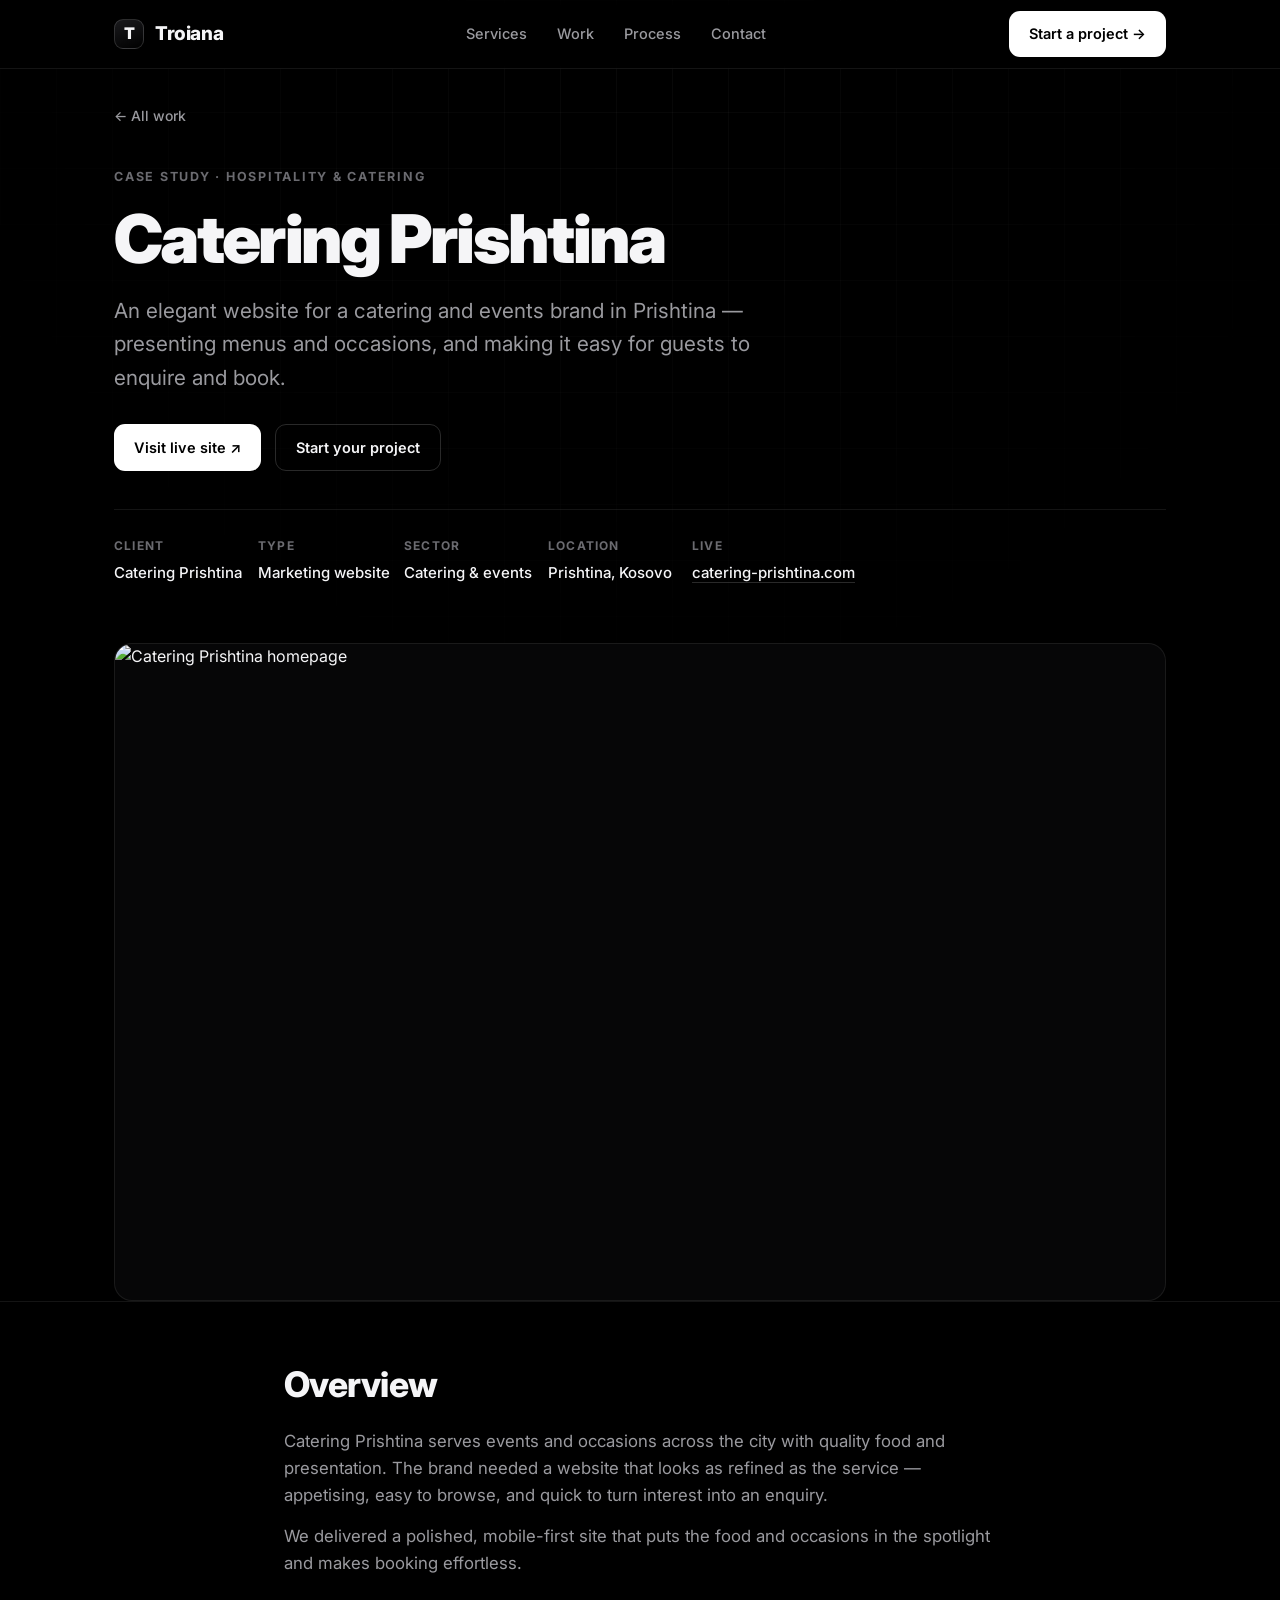
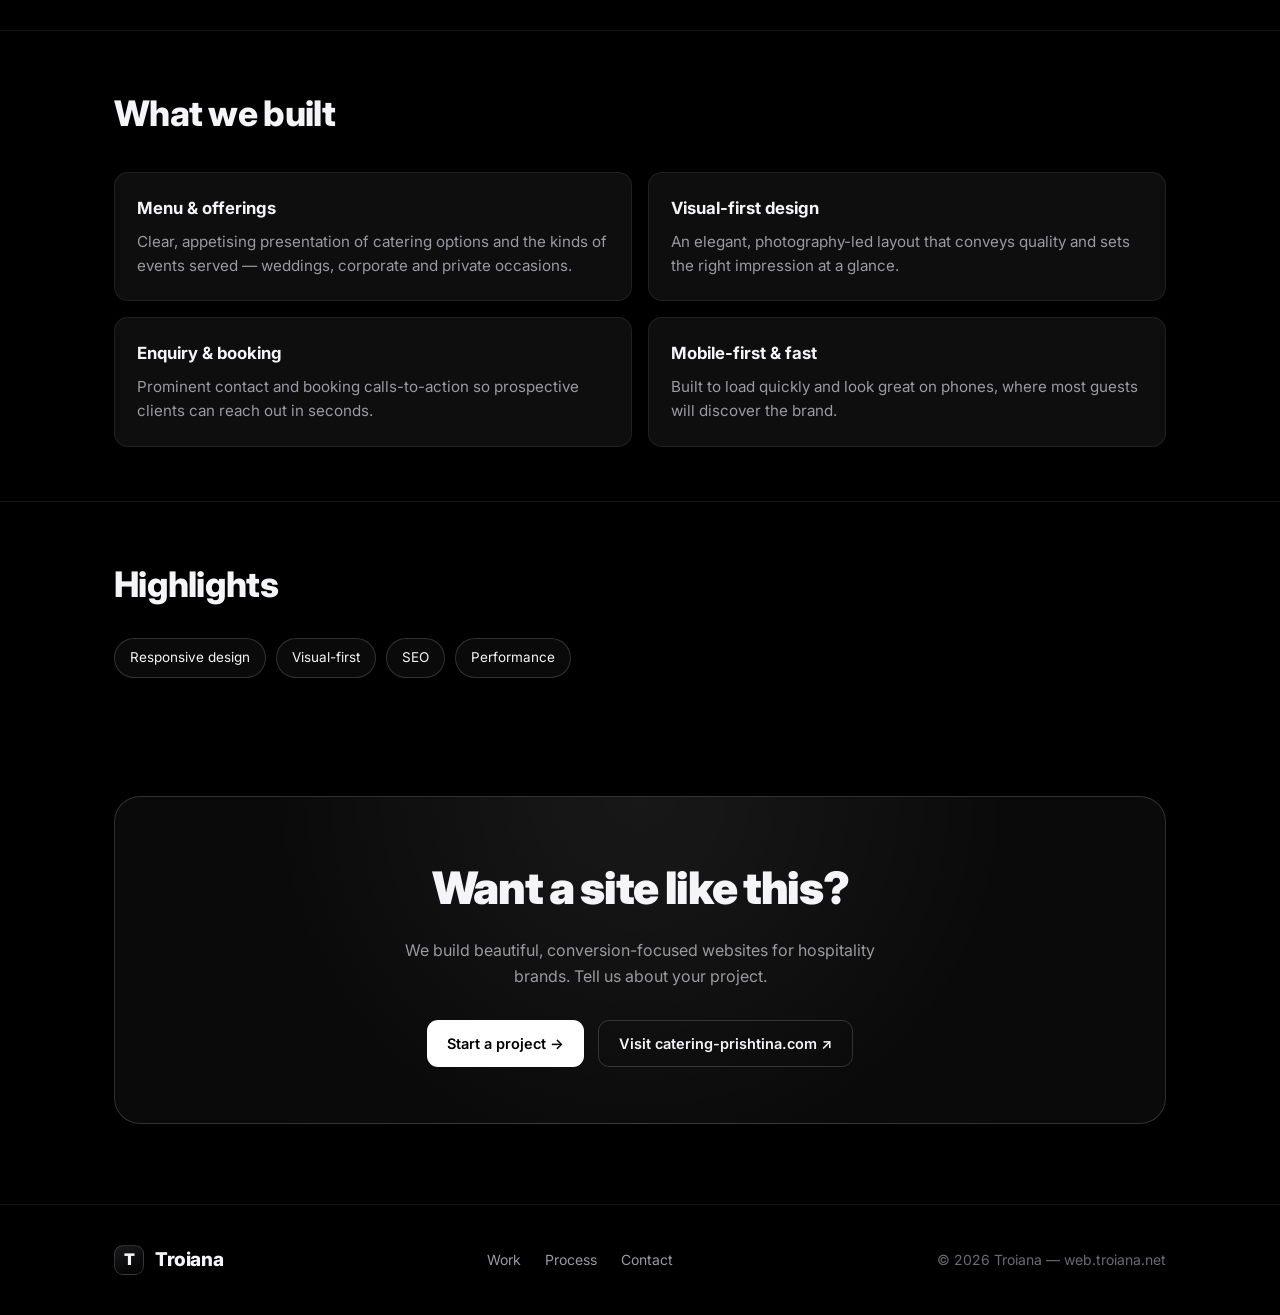
==== catering.html @ b886fb04 "Add 4 projects + screenshot thumbnails on homepage - Homepage Work grid now 3-up with live screensho" ====
<!DOCTYPE html>
<html lang="en">
<head>
<meta charset="UTF-8" />
<meta name="viewport" content="width=device-width, initial-scale=1.0" />
<title>Catering Prishtina — Case Study | Troiana</title>
<meta name="description" content="How Troiana built the website for Catering Prishtina — a catering and events brand in Prishtina, Kosovo." />
<link rel="preconnect" href="https://fonts.googleapis.com" />
<link rel="preconnect" href="https://fonts.gstatic.com" crossorigin />
<link href="https://fonts.googleapis.com/css2?family=Inter:wght@400;500;600;700;800;900&display=swap" rel="stylesheet" />
<link rel="stylesheet" href="case.css" />
</head>
<body>
<div class="bgfx"></div>

<header class="nav">
  <div class="wrap nav-inner">
    <a class="logo" href="index.html"><span class="mark">T</span> Troiana</a>
    <nav class="links">
      <a href="index.html#services">Services</a>
      <a href="index.html#work">Work</a>
      <a href="index.html#process">Process</a>
      <a href="index.html#contact">Contact</a>
    </nav>
    <a class="btn btn-primary" href="index.html#contact">Start a project →</a>
  </div>
</header>

<main>
  <section class="wrap"><a class="back" href="index.html#work">← All work</a></section>

  <section class="cs-hero">
    <div class="wrap">
      <span class="cs-eyebrow">Case study · Hospitality &amp; catering</span>
      <h1>Catering Prishtina</h1>
      <p class="lead">An elegant website for a catering and events brand in Prishtina — presenting menus and occasions, and making it easy for guests to enquire and book.</p>
      <div class="cta">
        <a class="btn btn-primary" href="https://catering-prishtina.com" target="_blank" rel="noopener">Visit live site ↗</a>
        <a class="btn btn-ghost" href="index.html#contact">Start your project</a>
      </div>
      <div class="meta">
        <div class="cell"><div class="k">Client</div><div class="v">Catering Prishtina</div></div>
        <div class="cell"><div class="k">Type</div><div class="v">Marketing website</div></div>
        <div class="cell"><div class="k">Sector</div><div class="v">Catering &amp; events</div></div>
        <div class="cell"><div class="k">Location</div><div class="v">Prishtina, Kosovo</div></div>
        <div class="cell"><div class="k">Live</div><div class="v"><a href="https://catering-prishtina.com" target="_blank" rel="noopener">catering-prishtina.com</a></div></div>
      </div>
    </div>
  </section>

  <section class="wrap">
    <img class="shot hero-shot reveal" loading="lazy"
      src="https://image.thum.io/get/width/1400/crop/875/noanimate/https://catering-prishtina.com" alt="Catering Prishtina homepage" />
  </section>

  <section class="block reveal">
    <div class="wrap narrow">
      <h2>Overview</h2>
      <p>Catering Prishtina serves events and occasions across the city with quality food and presentation. The brand needed a website that looks as refined as the service — appetising, easy to browse, and quick to turn interest into an enquiry.</p>
      <p>We delivered a polished, mobile-first site that puts the food and occasions in the spotlight and makes booking effortless.</p>
    </div>
  </section>

  <section class="block reveal">
    <div class="wrap">
      <h2>What we built</h2>
      <div class="features">
        <div class="feat"><h4>Menu &amp; offerings</h4><p>Clear, appetising presentation of catering options and the kinds of events served — weddings, corporate and private occasions.</p></div>
        <div class="feat"><h4>Visual-first design</h4><p>An elegant, photography-led layout that conveys quality and sets the right impression at a glance.</p></div>
        <div class="feat"><h4>Enquiry &amp; booking</h4><p>Prominent contact and booking calls-to-action so prospective clients can reach out in seconds.</p></div>
        <div class="feat"><h4>Mobile-first &amp; fast</h4><p>Built to load quickly and look great on phones, where most guests will discover the brand.</p></div>
      </div>
    </div>
  </section>

  <section class="block reveal">
    <div class="wrap">
      <h2>Highlights</h2>
      <div class="chips">
        <span class="chip">Responsive design</span>
        <span class="chip">Visual-first</span>
        <span class="chip">SEO</span>
        <span class="chip">Performance</span>
      </div>
    </div>
  </section>

  <section class="wrap">
    <div class="band reveal">
      <h2>Want a site like this?</h2>
      <p>We build beautiful, conversion-focused websites for hospitality brands. Tell us about your project.</p>
      <div class="cta" style="justify-content:center">
        <a class="btn btn-primary" href="index.html#contact">Start a project →</a>
        <a class="btn btn-ghost" href="https://catering-prishtina.com" target="_blank" rel="noopener">Visit catering-prishtina.com ↗</a>
      </div>
    </div>
  </section>
</main>

<footer>
  <div class="wrap foot">
    <a class="logo" href="index.html"><span class="mark">T</span> Troiana</a>
    <nav><a href="index.html#work">Work</a><a href="index.html#process">Process</a><a href="mailto:hello@troiana.net">Contact</a></nav>
    <span class="muted">© <span id="yr"></span> Troiana — web.troiana.net</span>
  </div>
</footer>

<script>
  document.getElementById('yr').textContent=new Date().getFullYear();
  const io=new IntersectionObserver((e)=>e.forEach(x=>{if(x.isIntersecting){x.target.classList.add('in');io.unobserve(x.target)}}),{threshold:.12});
  document.querySelectorAll('.reveal').forEach(el=>io.observe(el));
</script>
</body>
</html>
---- case.css ----
/* Troiana — shared case-study styles (black theme) */
:root{
  --bg:#000;--bg-elev:#0a0a0a;--card:#0e0e0f;
  --line:rgba(255,255,255,.08);--line-strong:rgba(255,255,255,.16);
  --fg:#f5f5f7;--muted:#9a9a9f;--muted-2:#6b6b70;--accent:#fff;
  --radius:18px;--max:1100px;
}
*{box-sizing:border-box;margin:0;padding:0}
html{scroll-behavior:smooth}
body{font-family:'Inter',system-ui,-apple-system,sans-serif;background:var(--bg);color:var(--fg);
  line-height:1.6;-webkit-font-smoothing:antialiased;overflow-x:hidden}
a{color:inherit;text-decoration:none}
.wrap{max-width:var(--max);margin:0 auto;padding:0 24px}
.narrow{max-width:760px}

/* ambient */
.bgfx{position:fixed;inset:0;z-index:0;pointer-events:none}
.bgfx::before{content:"";position:absolute;inset:0;
  background:linear-gradient(var(--line) 1px,transparent 1px) 0 0/56px 56px,
            linear-gradient(90deg,var(--line) 1px,transparent 1px) 0 0/56px 56px;
  -webkit-mask-image:radial-gradient(circle at 50% 0%,#000 0%,transparent 70%);
          mask-image:radial-gradient(circle at 50% 0%,#000 0%,transparent 70%);opacity:.45}

/* nav */
header.nav{position:sticky;top:0;z-index:50;backdrop-filter:blur(14px);
  background:rgba(0,0,0,.55);border-bottom:1px solid var(--line)}
.nav-inner{display:flex;align-items:center;justify-content:space-between;height:68px}
.logo{display:flex;align-items:center;gap:11px;font-weight:800;letter-spacing:-.02em;font-size:19px}
.logo .mark{width:30px;height:30px;border-radius:9px;border:1px solid var(--line-strong);
  display:grid;place-items:center;background:linear-gradient(160deg,#1a1a1d,#000);font-weight:900;font-size:16px}
nav.links{display:flex;gap:30px}
nav.links a{color:var(--muted);font-size:14.5px;font-weight:500;transition:color .2s}
nav.links a:hover{color:var(--fg)}
.btn{display:inline-flex;align-items:center;gap:8px;font-weight:600;font-size:14.5px;
  padding:11px 20px;border-radius:11px;transition:transform .15s,background .2s,border-color .2s;cursor:pointer}
.btn-primary{background:var(--accent);color:#000}
.btn-primary:hover{transform:translateY(-1px)}
.btn-ghost{border:1px solid var(--line-strong);color:var(--fg)}
.btn-ghost:hover{border-color:#fff}
@media(max-width:760px){nav.links{display:none}}

section{position:relative;z-index:1}

/* back link */
.back{display:inline-flex;align-items:center;gap:8px;color:var(--muted);font-size:14px;
  font-weight:500;margin:36px 0 0;transition:color .2s}
.back:hover{color:#fff}

/* case hero */
.cs-hero{padding:34px 0 50px}
.cs-eyebrow{color:var(--muted-2);font-weight:700;font-size:12.5px;letter-spacing:.14em;text-transform:uppercase}
.cs-hero h1{font-size:clamp(2.4rem,6vw,4.2rem);line-height:1.04;letter-spacing:-.04em;font-weight:900;margin-top:16px}
.cs-hero .lead{color:var(--muted);font-size:clamp(1.05rem,2.2vw,1.3rem);margin-top:20px;max-width:680px}
.cta{display:flex;gap:14px;margin-top:30px;flex-wrap:wrap}

/* meta row */
.meta{display:flex;flex-wrap:wrap;gap:14px;margin-top:38px;border-top:1px solid var(--line);padding-top:26px}
.meta .cell{min-width:130px}
.meta .k{color:var(--muted-2);font-size:12px;letter-spacing:.1em;text-transform:uppercase;font-weight:700}
.meta .v{margin-top:6px;font-size:15px;font-weight:500}
.meta .v a{color:var(--fg);border-bottom:1px solid var(--line-strong)}
.meta .v a:hover{border-color:#fff}

/* screenshots */
.shot{width:100%;border:1px solid var(--line);border-radius:var(--radius);display:block;
  background:#060607;margin:0;aspect-ratio:16/10;object-fit:cover;object-position:top}
.shot.hero-shot{margin-top:8px}
.gallery{display:grid;grid-template-columns:1fr 1fr;gap:18px;margin-top:26px}
@media(max-width:720px){.gallery{grid-template-columns:1fr}}
figure{margin:0}
figcaption{color:var(--muted-2);font-size:13px;margin-top:10px;display:flex;gap:8px;align-items:center}
figcaption b{color:var(--fg);font-weight:600}

/* content blocks */
.block{padding:54px 0;border-top:1px solid var(--line)}
.block h2{font-size:clamp(1.6rem,3.5vw,2.2rem);letter-spacing:-.02em;font-weight:800}
.block p{color:var(--muted);margin-top:16px;font-size:1.05rem}
.block p + p{margin-top:14px}

/* feature list */
.features{display:grid;grid-template-columns:1fr 1fr;gap:16px;margin-top:30px}
@media(max-width:720px){.features{grid-template-columns:1fr}}
.feat{border:1px solid var(--line);border-radius:14px;padding:22px 22px;background:var(--card)}
.feat h4{font-size:1.05rem;font-weight:700}
.feat p{color:var(--muted);margin-top:8px;font-size:.95rem}

/* chips / stack */
.chips{display:flex;flex-wrap:wrap;gap:10px;margin-top:26px}
.chip{border:1px solid var(--line-strong);border-radius:999px;padding:8px 15px;font-size:13.5px;
  color:var(--fg);background:var(--bg-elev)}

/* kpis */
.kpis{display:flex;gap:46px;flex-wrap:wrap;margin-top:30px}
.kpi .n{font-size:2.1rem;font-weight:800;letter-spacing:-.03em}
.kpi .l{color:var(--muted-2);font-size:13.5px;margin-top:4px}

/* cta band */
.band{border:1px solid var(--line-strong);border-radius:26px;padding:56px 32px;text-align:center;margin-top:64px;
  background:radial-gradient(circle at 50% 0%,rgba(255,255,255,.06),transparent 60%),var(--bg-elev)}
.band h2{font-size:clamp(1.8rem,4.5vw,2.8rem);letter-spacing:-.03em;font-weight:900}
.band p{color:var(--muted);margin:14px auto 0;max-width:500px}

/* footer */
footer{border-top:1px solid var(--line);margin-top:80px;padding:40px 0}
.foot{display:flex;justify-content:space-between;align-items:center;gap:20px;flex-wrap:wrap}
.foot .muted{color:var(--muted-2);font-size:14px}
.foot nav{display:flex;gap:24px}
.foot nav a{color:var(--muted);font-size:14px;transition:color .2s}
.foot nav a:hover{color:var(--fg)}

/* reveal */
.reveal{opacity:0;transform:translateY(20px);transition:opacity .6s ease,transform .6s ease}
.reveal.in{opacity:1;transform:none}
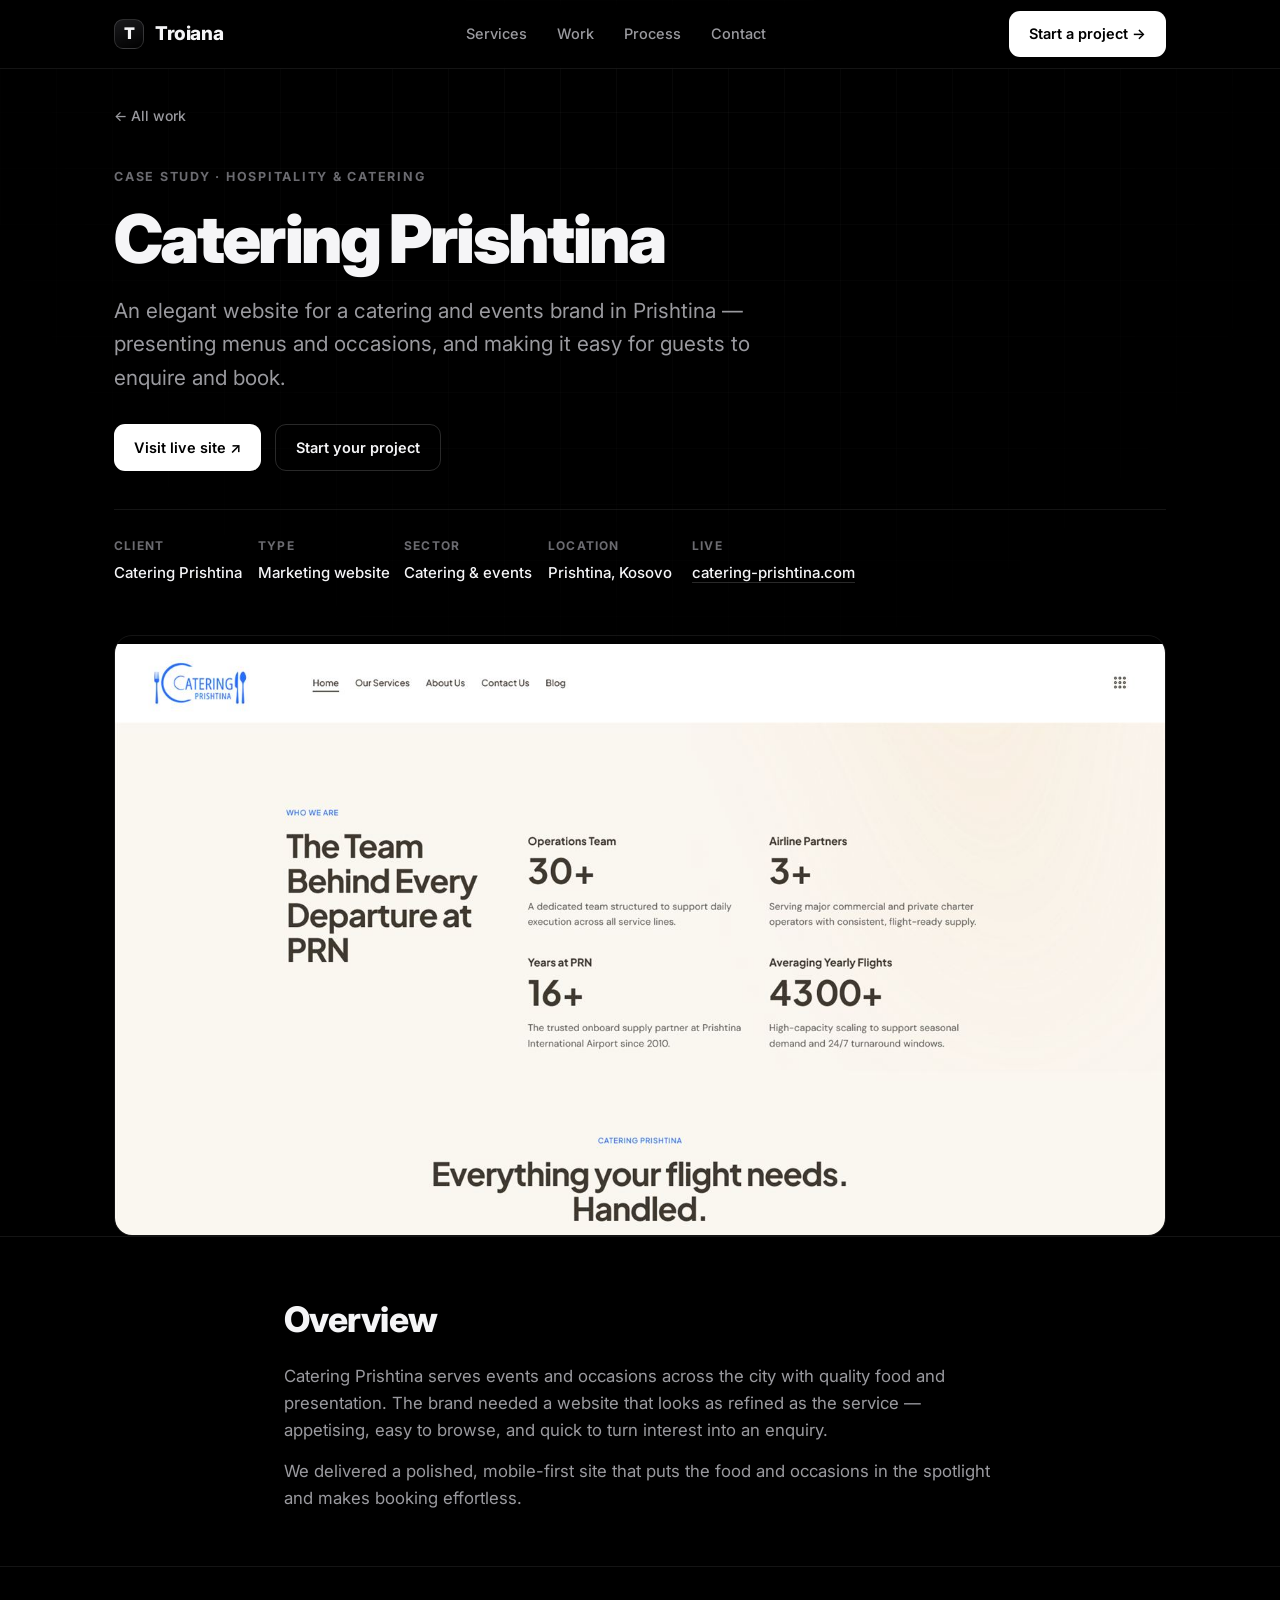
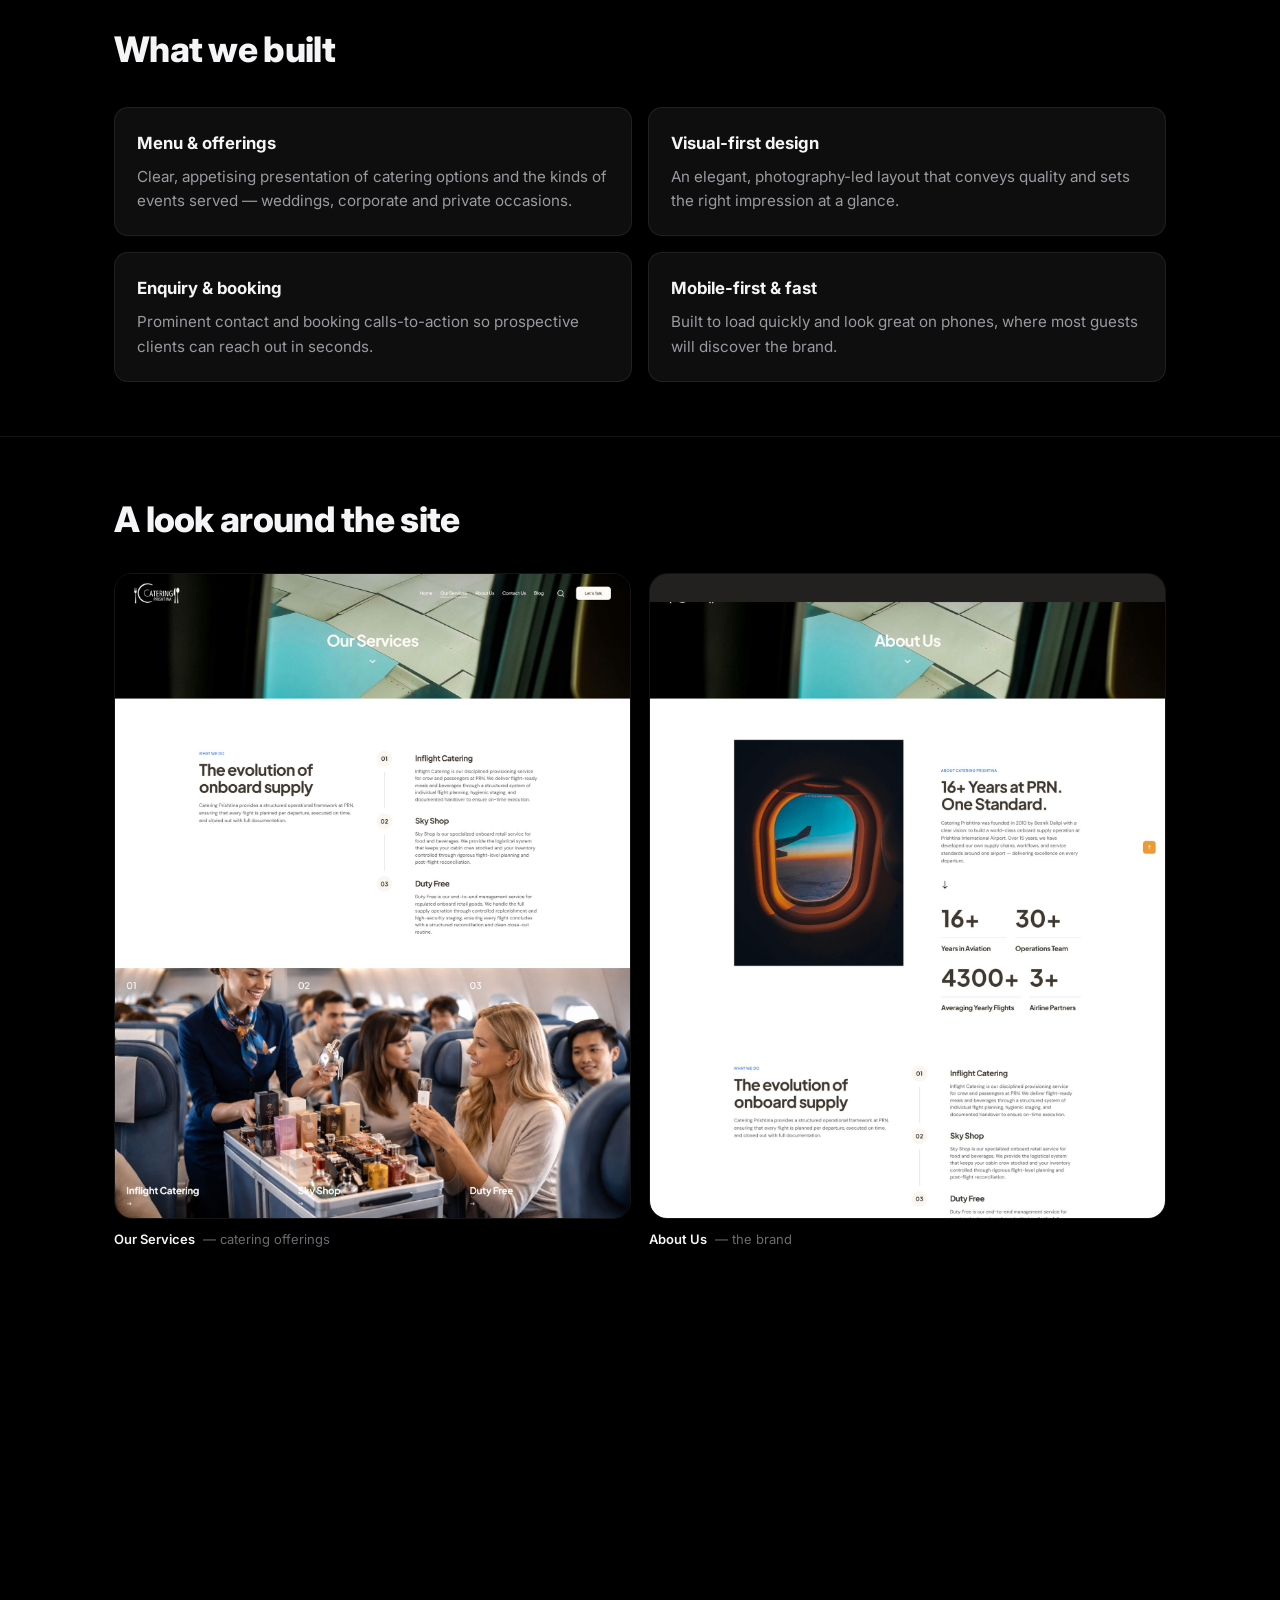
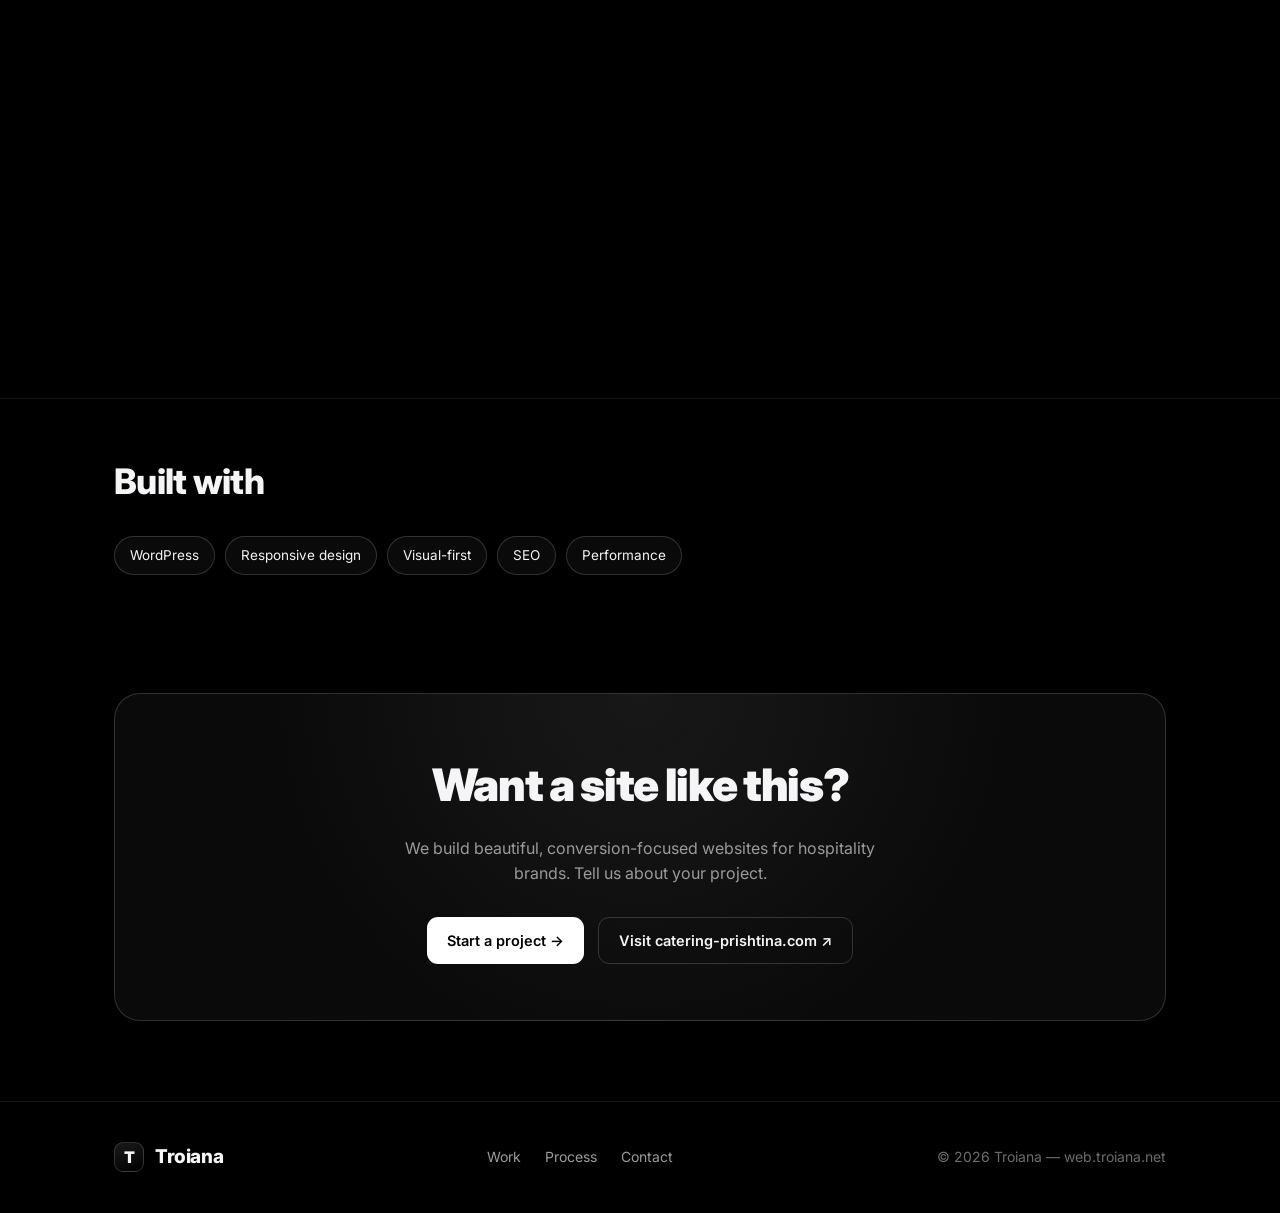
==== commit f3813780: "Use real WordPress screenshots; rich galleries; SHSRK = Kosovo Dental Assoc. - Optimized local scree" ====
--- a/catering.html
+++ b/catering.html
@@ -49,8 +49,10 @@
   </section>
 
   <section class="wrap">
-    <img class="shot hero-shot reveal" loading="lazy"
-      src="https://image.thum.io/get/width/1400/crop/875/noanimate/https://catering-prishtina.com" alt="Catering Prishtina homepage" />
+    <a class="shotlink reveal" href="images/catering/home.jpg" target="_blank" rel="noopener">
+      <img class="shot hero-shot" loading="lazy" src="images/catering/home.jpg" alt="Catering Prishtina homepage" />
+      <span class="open">Open full ↗</span>
+    </a>
   </section>
 
   <section class="block reveal">
@@ -75,8 +77,20 @@
 
   <section class="block reveal">
     <div class="wrap">
-      <h2>Highlights</h2>
+      <h2>A look around the site</h2>
+      <div class="gallery">
+        <figure class="reveal"><a class="shotlink" href="images/catering/services.jpg" target="_blank" rel="noopener"><img class="shot page" loading="lazy" src="images/catering/services.jpg" alt="Our Services"><span class="open">Open ↗</span></a><figcaption><b>Our Services</b> — catering offerings</figcaption></figure>
+        <figure class="reveal"><a class="shotlink" href="images/catering/about.jpg" target="_blank" rel="noopener"><img class="shot page" loading="lazy" src="images/catering/about.jpg" alt="About Us"><span class="open">Open ↗</span></a><figcaption><b>About Us</b> — the brand</figcaption></figure>
+        <figure class="reveal"><a class="shotlink" href="images/catering/contact.jpg" target="_blank" rel="noopener"><img class="shot page" loading="lazy" src="images/catering/contact.jpg" alt="Contact Us"><span class="open">Open ↗</span></a><figcaption><b>Contact Us</b> — enquiries</figcaption></figure>
+      </div>
+    </div>
+  </section>
+
+  <section class="block reveal">
+    <div class="wrap">
+      <h2>Built with</h2>
       <div class="chips">
+        <span class="chip">WordPress</span>
         <span class="chip">Responsive design</span>
         <span class="chip">Visual-first</span>
         <span class="chip">SEO</span>
--- a/case.css
+++ b/case.css
@@ -64,7 +64,14 @@
 /* screenshots */
 .shot{width:100%;border:1px solid var(--line);border-radius:var(--radius);display:block;
   background:#060607;margin:0;aspect-ratio:16/10;object-fit:cover;object-position:top}
-.shot.hero-shot{margin-top:8px}
+.shot.hero-shot{margin-top:8px;aspect-ratio:16/9}
+.shot.page{aspect-ratio:4/5}
+a.shotlink{display:block;position:relative;overflow:hidden;border-radius:var(--radius);border:1px solid var(--line)}
+a.shotlink .shot{border:0;border-radius:0;transition:transform .5s ease}
+a.shotlink:hover .shot{transform:scale(1.03)}
+a.shotlink .open{position:absolute;top:12px;right:12px;font-size:12px;color:#fff;background:rgba(0,0,0,.55);
+  border:1px solid var(--line-strong);padding:5px 10px;border-radius:8px;opacity:0;transition:opacity .2s}
+a.shotlink:hover .open{opacity:1}
 .gallery{display:grid;grid-template-columns:1fr 1fr;gap:18px;margin-top:26px}
 @media(max-width:720px){.gallery{grid-template-columns:1fr}}
 figure{margin:0}
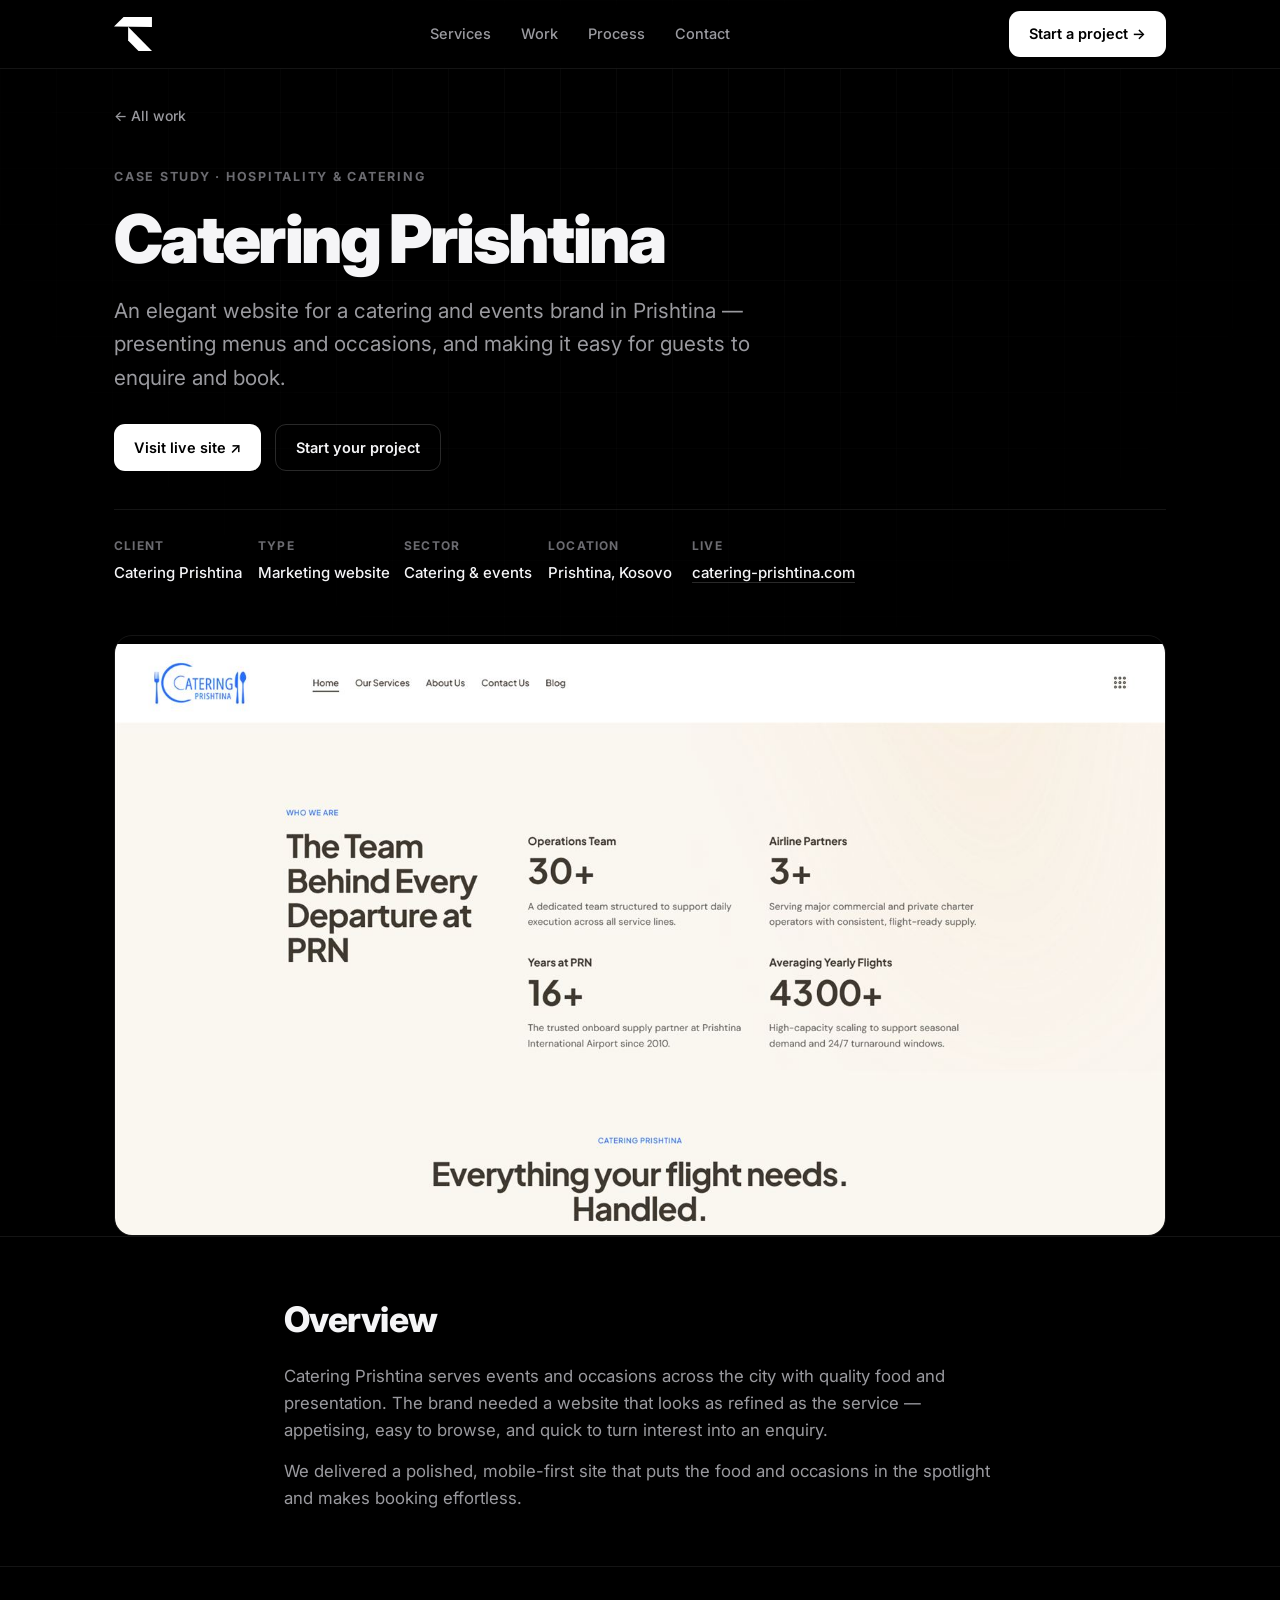
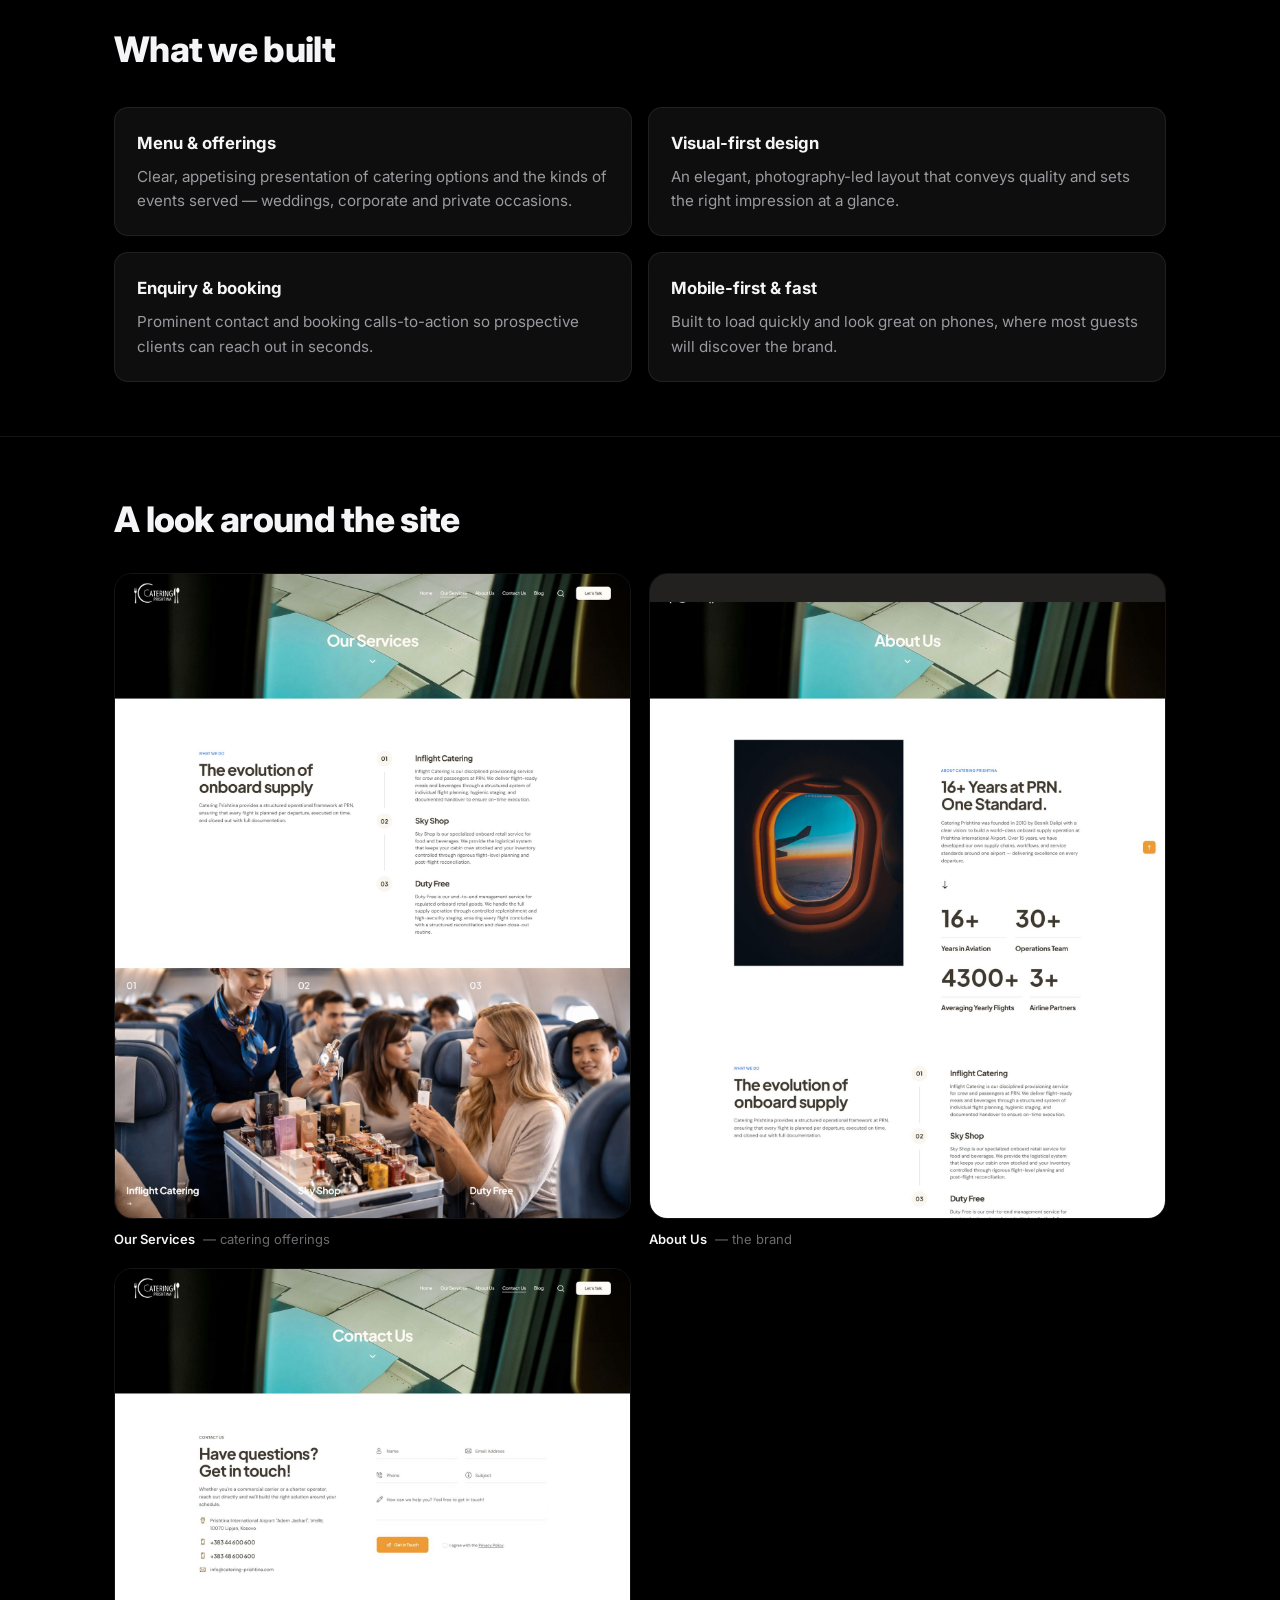
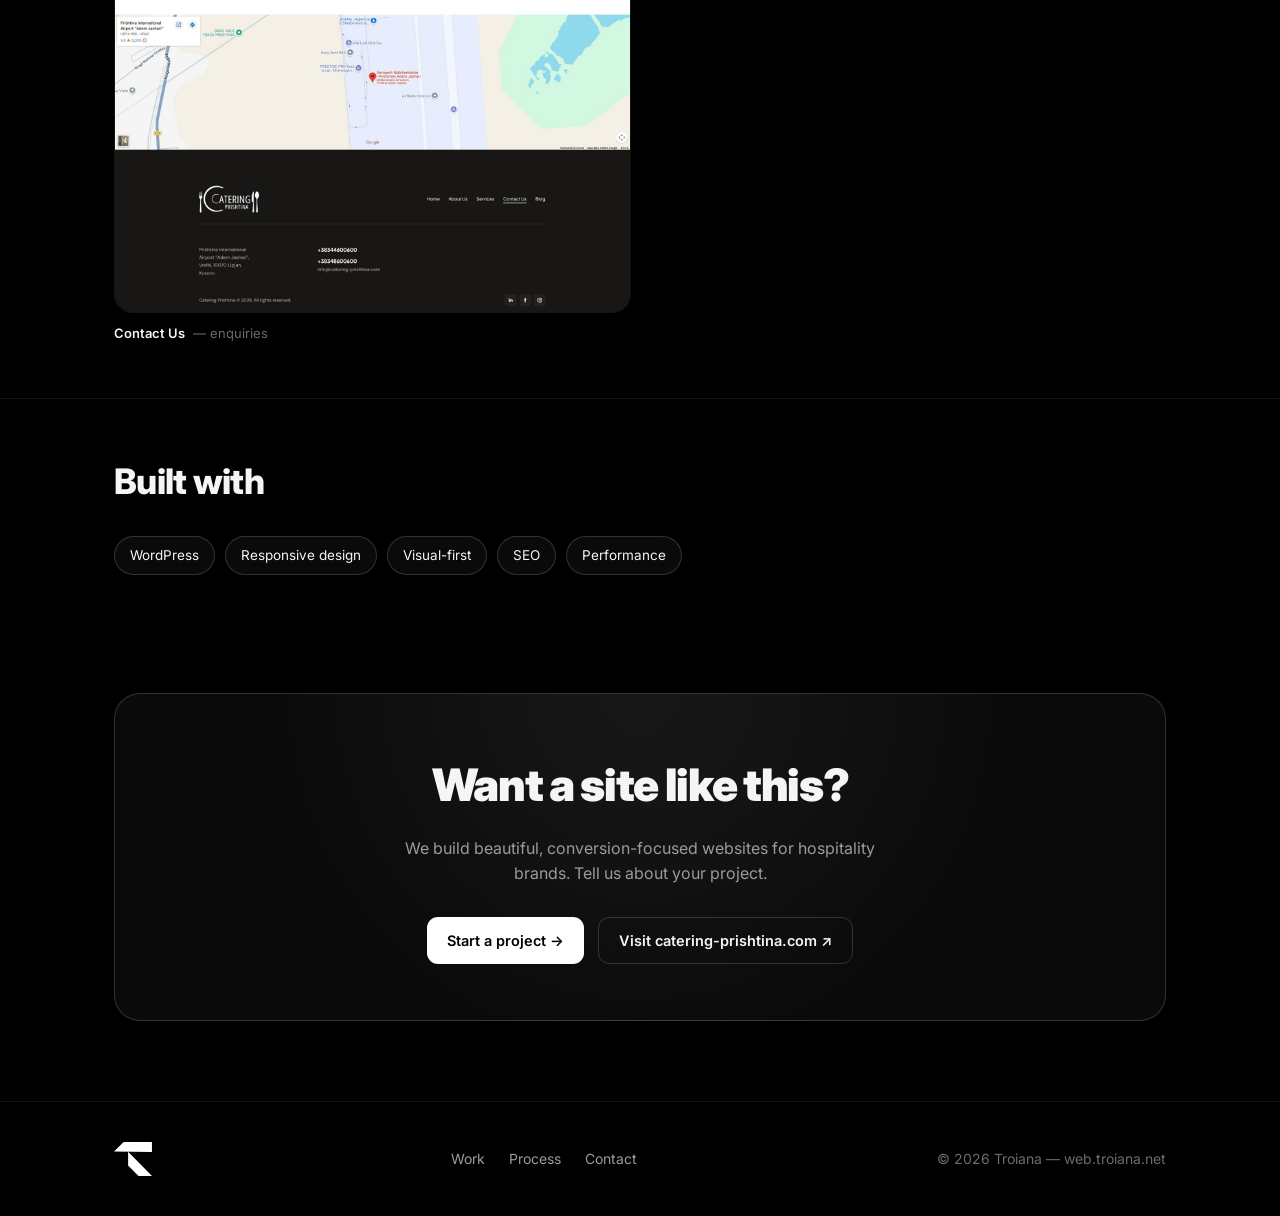
==== commit 296a93d4: "Use Troiana SVG logo in header/footer; drop the wordmark text Co-Authored-By: Claude Opus 4.8 <norep" ====
--- a/catering.html
+++ b/catering.html
@@ -15,7 +15,7 @@
 
 <header class="nav">
   <div class="wrap nav-inner">
-    <a class="logo" href="index.html"><span class="mark">T</span> Troiana</a>
+    <a class="logo" href="index.html"><img class="logoimg" src="logo.svg" alt="Troiana" /></a>
     <nav class="links">
       <a href="index.html#services">Services</a>
       <a href="index.html#work">Work</a>
@@ -113,7 +113,7 @@
 
 <footer>
   <div class="wrap foot">
-    <a class="logo" href="index.html"><span class="mark">T</span> Troiana</a>
+    <a class="logo" href="index.html"><img class="logoimg" src="logo.svg" alt="Troiana" /></a>
     <nav><a href="index.html#work">Work</a><a href="index.html#process">Process</a><a href="mailto:hello@troiana.net">Contact</a></nav>
     <span class="muted">© <span id="yr"></span> Troiana — web.troiana.net</span>
   </div>
--- a/case.css
+++ b/case.css
@@ -26,6 +26,7 @@
   background:rgba(0,0,0,.55);border-bottom:1px solid var(--line)}
 .nav-inner{display:flex;align-items:center;justify-content:space-between;height:68px}
 .logo{display:flex;align-items:center;gap:11px;font-weight:800;letter-spacing:-.02em;font-size:19px}
+.logo img{height:34px;width:auto;display:block}
 .logo .mark{width:30px;height:30px;border-radius:9px;border:1px solid var(--line-strong);
   display:grid;place-items:center;background:linear-gradient(160deg,#1a1a1d,#000);font-weight:900;font-size:16px}
 nav.links{display:flex;gap:30px}
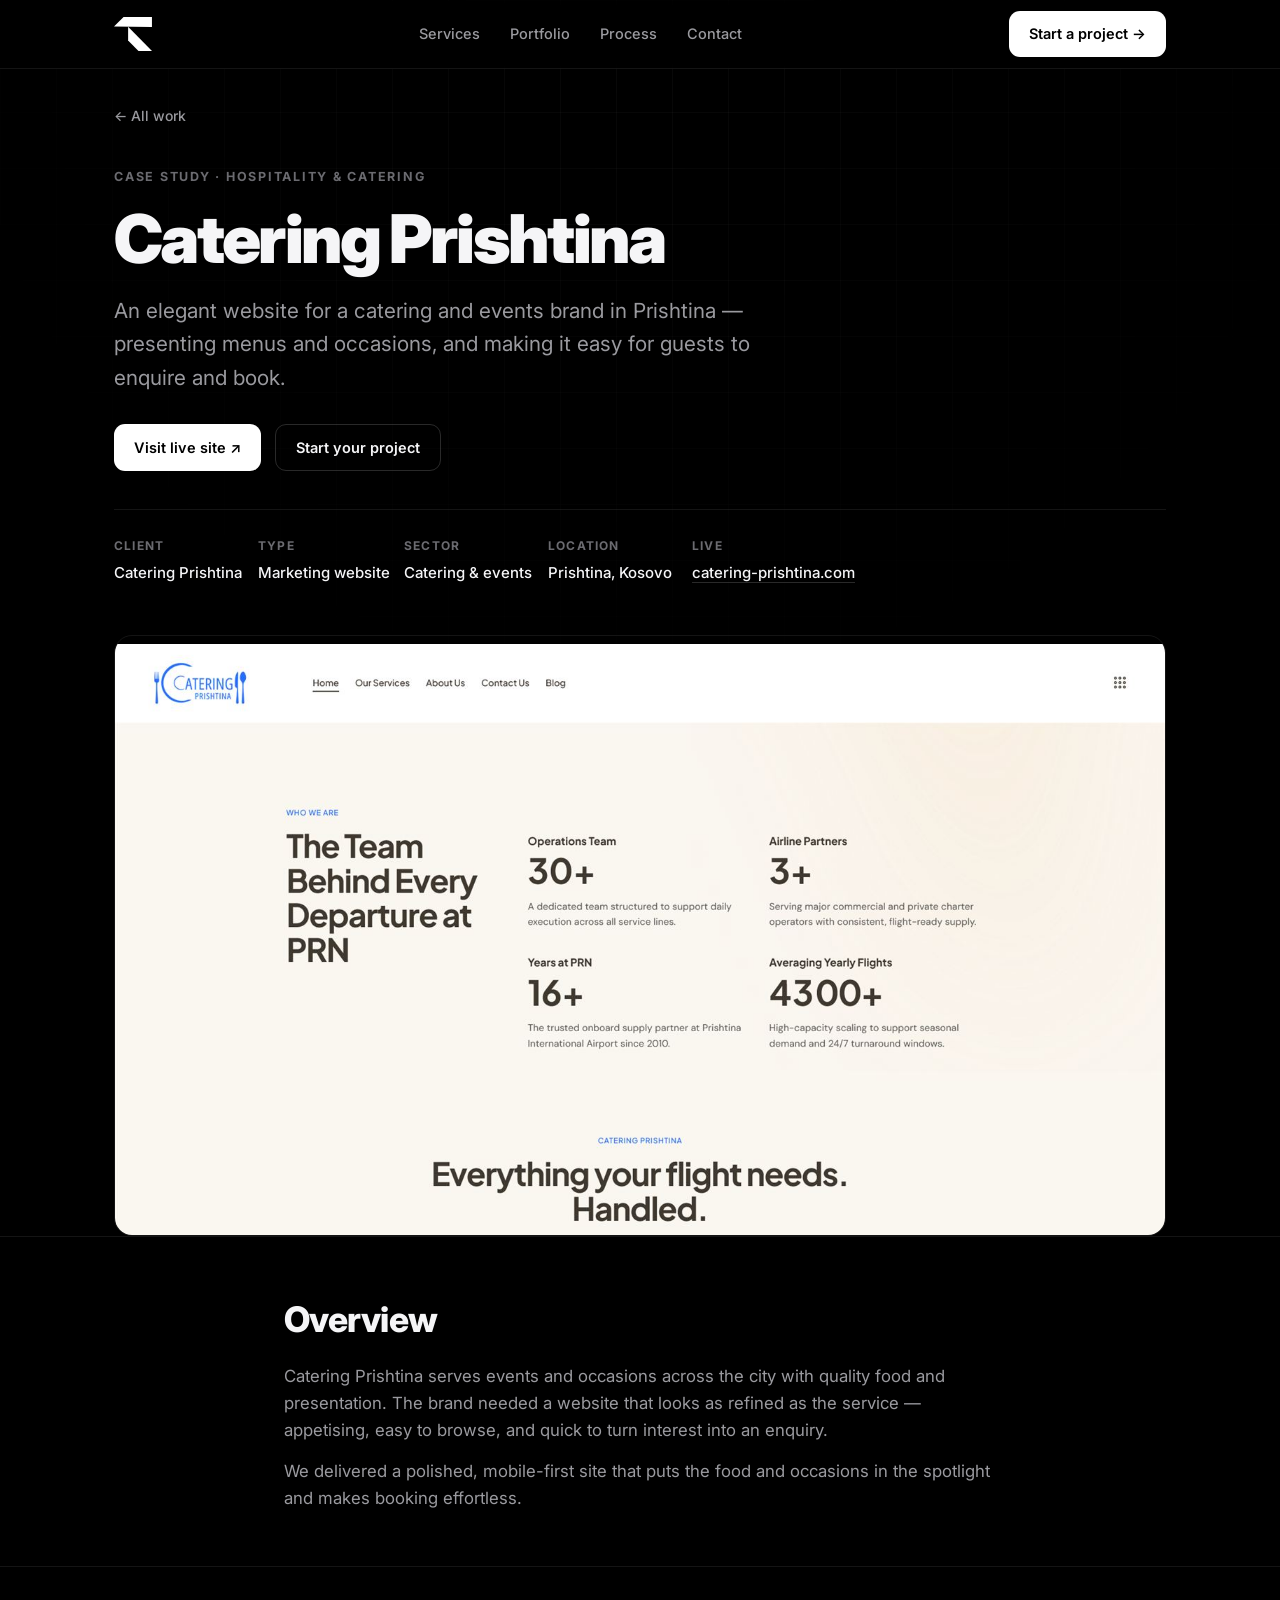
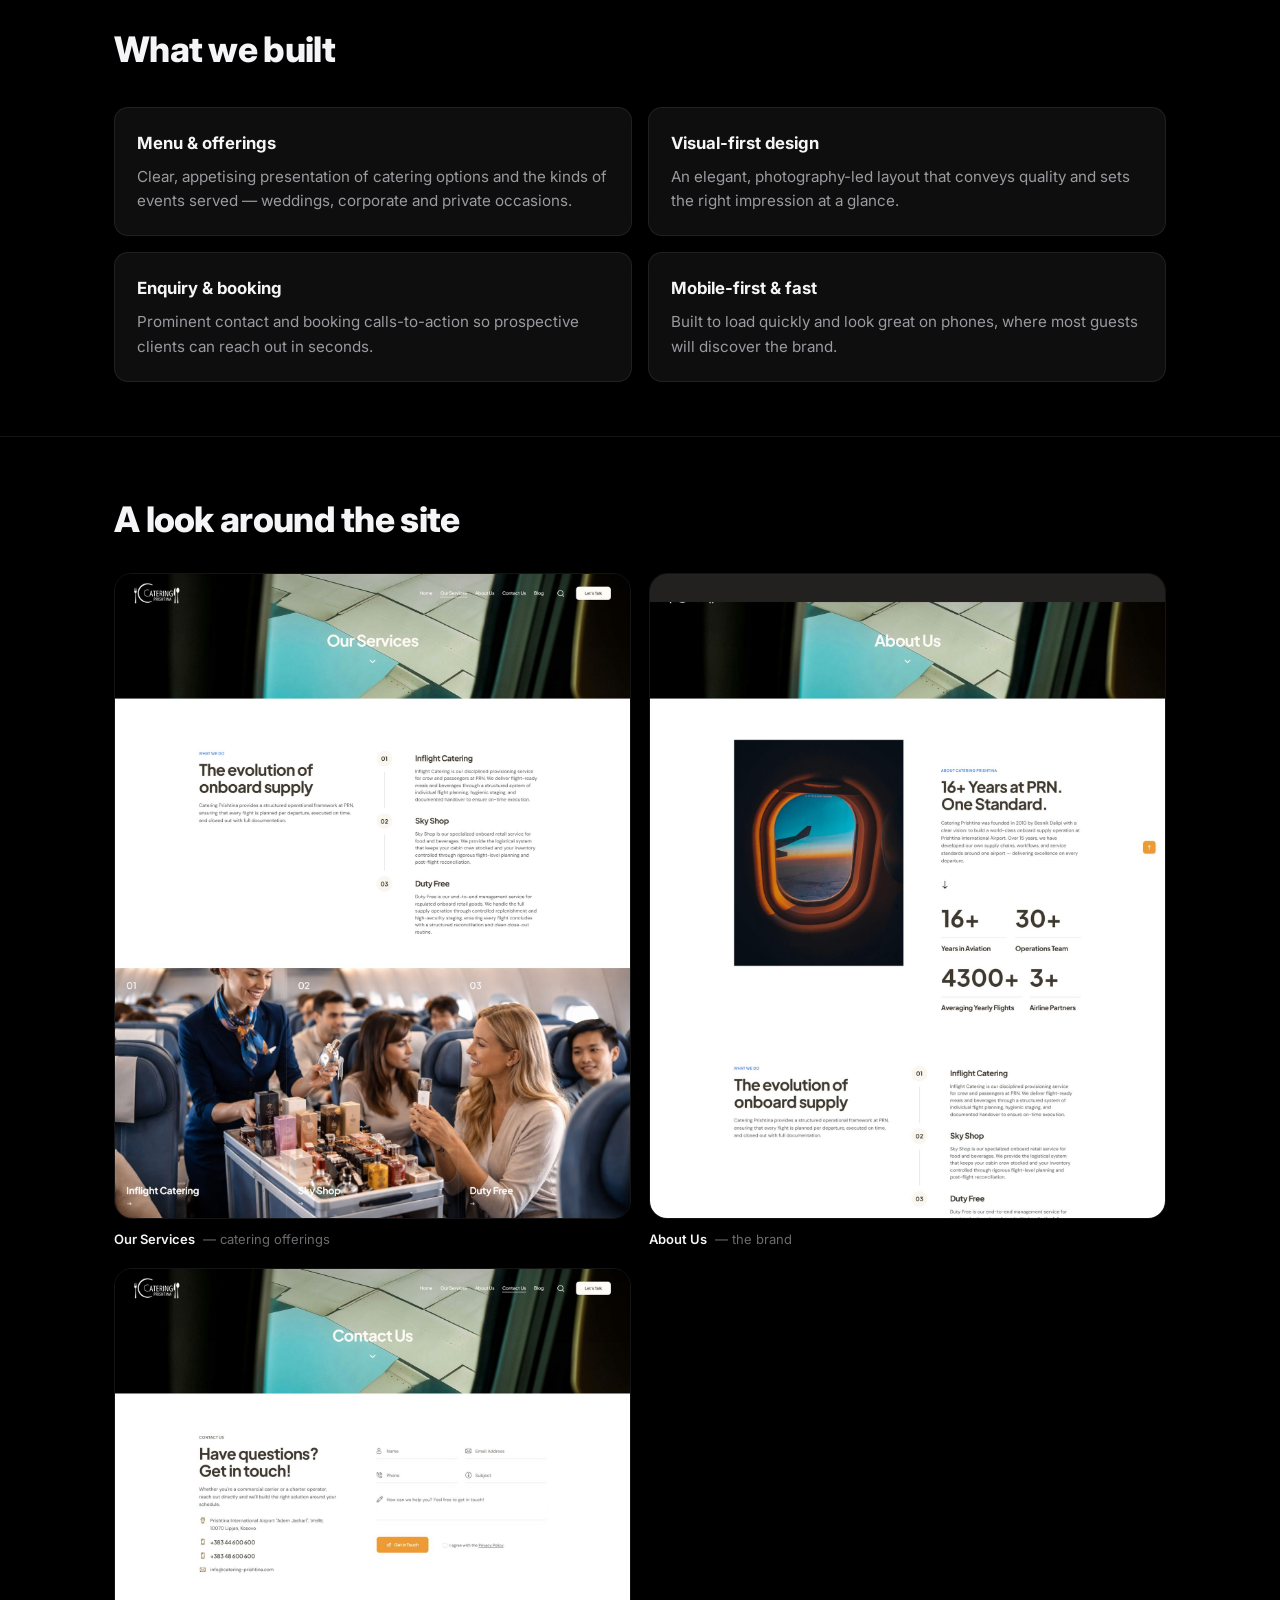
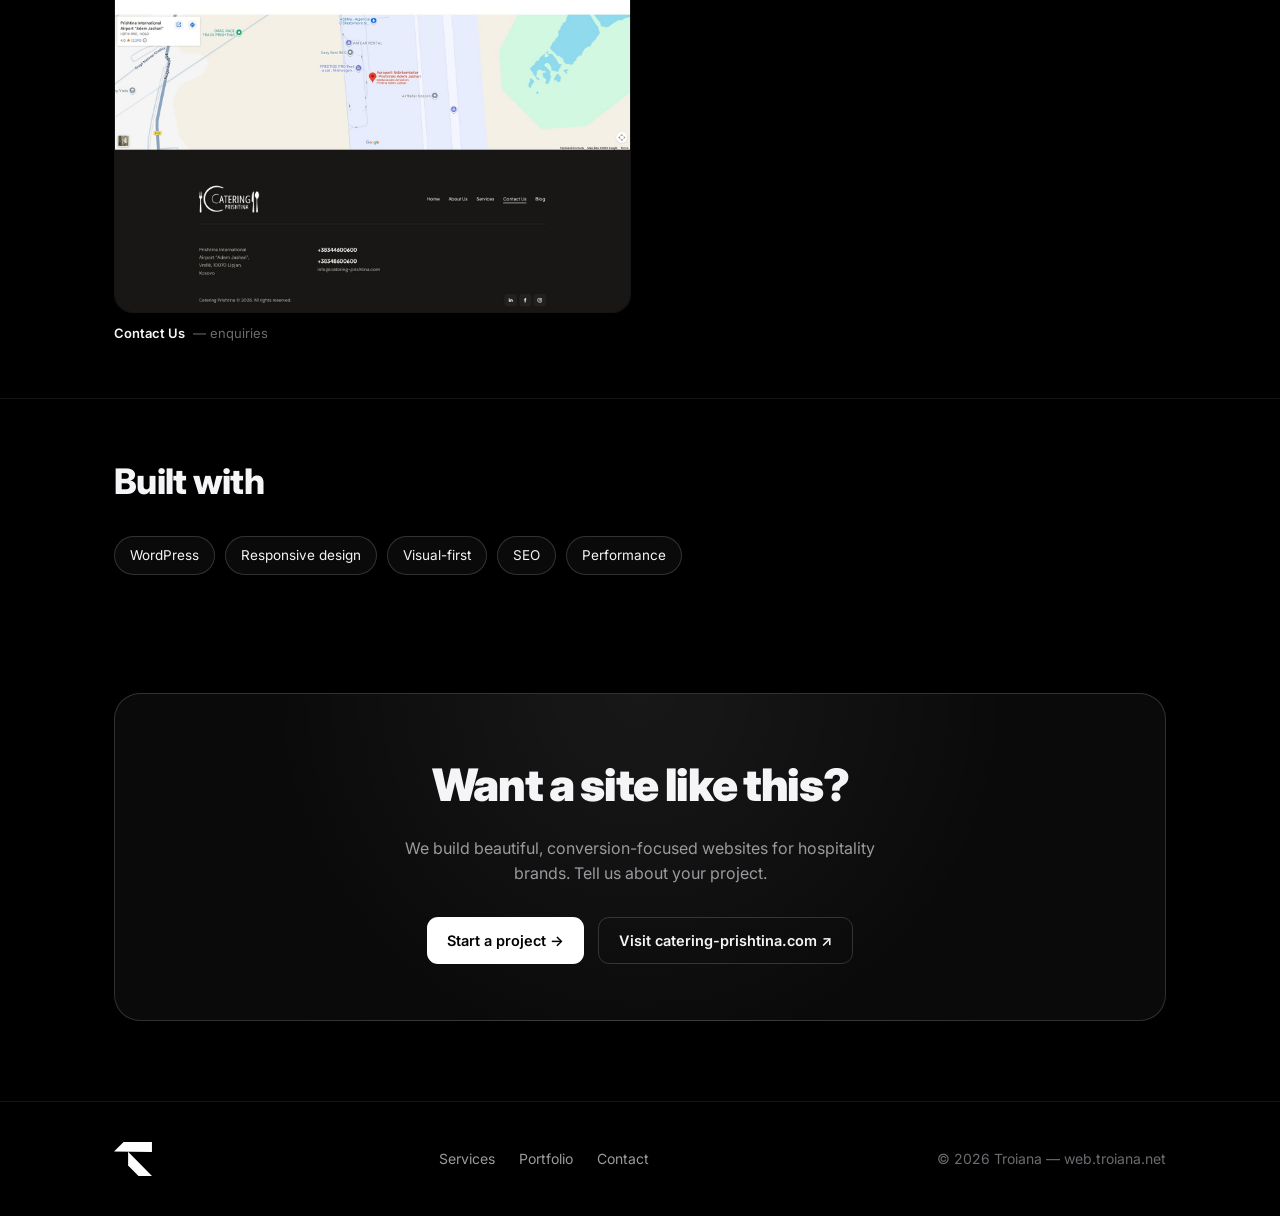
==== commit 1bbce45f: "Add Services, Portfolio and Contact pages; site-wide nav to real pages - New services.html (detailed" ====
--- a/catering.html
+++ b/catering.html
@@ -17,17 +17,17 @@
   <div class="wrap nav-inner">
     <a class="logo" href="index.html"><img class="logoimg" src="logo.svg" alt="Troiana" /></a>
     <nav class="links">
-      <a href="index.html#services">Services</a>
-      <a href="index.html#work">Work</a>
+      <a href="services.html">Services</a>
+      <a href="portfolio.html">Portfolio</a>
       <a href="index.html#process">Process</a>
-      <a href="index.html#contact">Contact</a>
+      <a href="contact.html">Contact</a>
     </nav>
-    <a class="btn btn-primary" href="index.html#contact">Start a project →</a>
+    <a class="btn btn-primary" href="contact.html">Start a project →</a>
   </div>
 </header>
 
 <main>
-  <section class="wrap"><a class="back" href="index.html#work">← All work</a></section>
+  <section class="wrap"><a class="back" href="portfolio.html">← All work</a></section>
 
   <section class="cs-hero">
     <div class="wrap">
@@ -36,7 +36,7 @@
       <p class="lead">An elegant website for a catering and events brand in Prishtina — presenting menus and occasions, and making it easy for guests to enquire and book.</p>
       <div class="cta">
         <a class="btn btn-primary" href="https://catering-prishtina.com" target="_blank" rel="noopener">Visit live site ↗</a>
-        <a class="btn btn-ghost" href="index.html#contact">Start your project</a>
+        <a class="btn btn-ghost" href="contact.html">Start your project</a>
       </div>
       <div class="meta">
         <div class="cell"><div class="k">Client</div><div class="v">Catering Prishtina</div></div>
@@ -104,7 +104,7 @@
       <h2>Want a site like this?</h2>
       <p>We build beautiful, conversion-focused websites for hospitality brands. Tell us about your project.</p>
       <div class="cta" style="justify-content:center">
-        <a class="btn btn-primary" href="index.html#contact">Start a project →</a>
+        <a class="btn btn-primary" href="contact.html">Start a project →</a>
         <a class="btn btn-ghost" href="https://catering-prishtina.com" target="_blank" rel="noopener">Visit catering-prishtina.com ↗</a>
       </div>
     </div>
@@ -114,7 +114,7 @@
 <footer>
   <div class="wrap foot">
     <a class="logo" href="index.html"><img class="logoimg" src="logo.svg" alt="Troiana" /></a>
-    <nav><a href="index.html#work">Work</a><a href="index.html#process">Process</a><a href="mailto:hello@troiana.net">Contact</a></nav>
+    <nav><a href="services.html">Services</a><a href="portfolio.html">Portfolio</a><a href="contact.html">Contact</a></nav>
     <span class="muted">© <span id="yr"></span> Troiana — web.troiana.net</span>
   </div>
 </footer>
--- a/case.css
+++ b/case.css
@@ -119,3 +119,61 @@
 /* reveal */
 .reveal{opacity:0;transform:translateY(20px);transition:opacity .6s ease,transform .6s ease}
 .reveal.in{opacity:1;transform:none}
+
+/* page hero centered */
+.cs-hero.center{text-align:center;padding-top:80px}
+.cs-hero.center .lead{margin-left:auto;margin-right:auto}
+.cs-hero.center .cta{justify-content:center}
+
+/* services */
+.svc-grid{display:grid;grid-template-columns:repeat(3,1fr);gap:18px;margin-top:40px}
+@media(max-width:900px){.svc-grid{grid-template-columns:1fr 1fr}}
+@media(max-width:620px){.svc-grid{grid-template-columns:1fr}}
+.svc{border:1px solid var(--line);border-radius:var(--radius);padding:28px 26px;
+  background:linear-gradient(180deg,var(--card),#070708);transition:border-color .25s,transform .25s}
+.svc:hover{border-color:var(--line-strong);transform:translateY(-4px)}
+.svc .ico{width:46px;height:46px;border-radius:12px;display:grid;place-items:center;
+  border:1px solid var(--line-strong);background:#000;margin-bottom:18px;color:#fff}
+.svc .ico svg{width:22px;height:22px;stroke:currentColor;stroke-width:1.6;fill:none;stroke-linecap:round;stroke-linejoin:round}
+.svc h3{font-size:1.18rem;font-weight:700;letter-spacing:-.01em}
+.svc p{color:var(--muted);margin-top:10px;font-size:.96rem}
+.svc ul{margin:16px 0 0;padding:0;list-style:none}
+.svc li{color:var(--muted);font-size:.9rem;padding-left:18px;position:relative;margin-top:7px}
+.svc li::before{content:"›";position:absolute;left:0;color:var(--fg)}
+
+/* portfolio cards */
+.work-grid{display:grid;grid-template-columns:repeat(3,1fr);gap:18px;margin-top:40px}
+@media(max-width:900px){.work-grid{grid-template-columns:1fr 1fr}}
+@media(max-width:620px){.work-grid{grid-template-columns:1fr}}
+.proj{display:flex;flex-direction:column;border:1px solid var(--line);border-radius:var(--radius);
+  overflow:hidden;background:var(--card);transition:border-color .25s,transform .25s}
+.proj:hover{border-color:var(--line-strong);transform:translateY(-4px)}
+.proj .thumb{aspect-ratio:16/10;position:relative;overflow:hidden;background:#060607;border-bottom:1px solid var(--line)}
+.proj .thumb img{width:100%;height:100%;object-fit:cover;object-position:top;display:block;transition:transform .4s ease}
+.proj:hover .thumb img{transform:scale(1.04)}
+.proj .body{padding:22px 24px 24px}
+.proj .tag{font-size:11.5px;letter-spacing:.12em;text-transform:uppercase;color:var(--muted-2);font-weight:700}
+.proj h3{font-size:1.18rem;font-weight:700;margin-top:9px;display:flex;align-items:center;gap:8px}
+.proj h3 .arrow{transition:transform .2s;color:var(--muted)}
+.proj:hover h3 .arrow{transform:translate(3px,-3px);color:#fff}
+.proj p{color:var(--muted);margin-top:9px;font-size:.95rem}
+.proj .url{margin-top:14px;color:var(--muted-2);font-size:13px}
+
+/* contact */
+.contact-grid{display:grid;grid-template-columns:1.1fr .9fr;gap:40px;margin-top:40px;align-items:start}
+@media(max-width:820px){.contact-grid{grid-template-columns:1fr}}
+.form{display:grid;gap:16px}
+.form .row{display:grid;grid-template-columns:1fr 1fr;gap:16px}
+@media(max-width:520px){.form .row{grid-template-columns:1fr}}
+.field{display:grid;gap:7px}
+.field label{font-size:13px;color:var(--muted);font-weight:600}
+.field input,.field textarea,.field select{width:100%;background:var(--bg-elev);border:1px solid var(--line-strong);
+  border-radius:11px;padding:13px 14px;color:var(--fg);font:inherit;font-size:15px;transition:border-color .2s}
+.field input:focus,.field textarea:focus,.field select:focus{outline:none;border-color:#fff}
+.field textarea{min-height:150px;resize:vertical}
+.contact-info{display:grid;gap:16px;align-content:start}
+.info-card{border:1px solid var(--line);border-radius:14px;padding:20px 22px;background:var(--card)}
+.info-card .k{color:var(--muted-2);font-size:12px;letter-spacing:.1em;text-transform:uppercase;font-weight:700}
+.info-card .v{margin-top:7px;font-size:1.05rem;font-weight:600}
+.info-card .v a{border-bottom:1px solid var(--line-strong)}
+.info-card .v a:hover{border-color:#fff}
